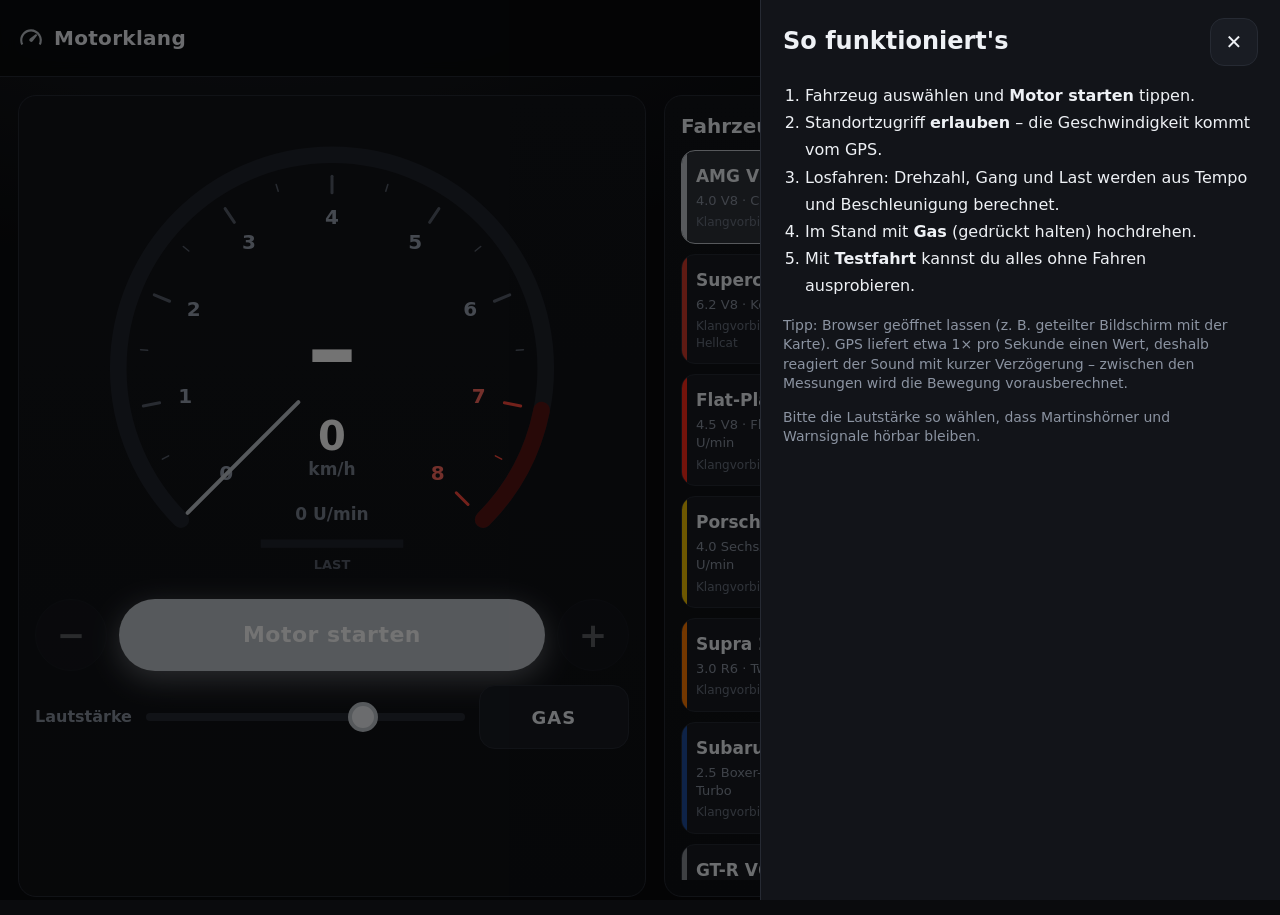
==== index.html @ 0e530a0a "Motorklang: GPS-gesteuerter Sportwagen-Sound-Simulator für den Tesla-Browser - Physikalisch inspirie" ====
<!doctype html>
<html lang="de">
<head>
  <meta charset="utf-8" />
  <meta name="viewport" content="width=device-width, initial-scale=1, viewport-fit=cover" />
  <title>Motorklang – Sportwagen-Sound für Tesla</title>
  <meta name="description" content="Kostenloser Motorsound-Simulator für den Tesla-Browser: Sportwagen-Klang in Echtzeit, gesteuert über GPS-Geschwindigkeit." />
  <meta name="theme-color" content="#0a0b0d" />
  <link rel="manifest" href="manifest.webmanifest" />
  <link rel="icon" href="icon.svg" type="image/svg+xml" />
  <link rel="stylesheet" href="css/style.css" />
</head>
<body>
  <header class="top">
    <div class="brand">
      <svg viewBox="0 0 24 24" width="26" height="26" aria-hidden="true"><path fill="currentColor" d="M12 4a10 10 0 0 0-10 10c0 1.6.4 3.1 1 4.4l1.8-.9A8 8 0 1 1 20 14c0 1.3-.3 2.5-.8 3.5l1.8.9A10 10 0 0 0 12 4Zm4.6 4.2-5.5 4.3a1.7 1.7 0 1 0 2.4 2.4l4.3-5.5-1.2-1.2Z"/></svg>
      <span class="title">Motorklang</span>
    </div>
    <div class="seg" id="srcSeg" role="radiogroup" aria-label="Quelle">
      <button data-src="gps" role="radio">GPS</button>
      <button data-src="demo" role="radio">Testfahrt</button>
    </div>
    <span id="gpsPill" class="pill">GPS aus</span>
    <button id="helpBtn" class="icon-btn" aria-label="Hilfe">?</button>
    <button id="settingsBtn" class="icon-btn" aria-label="Einstellungen">
      <svg viewBox="0 0 24 24" width="24" height="24"><path fill="currentColor" d="M19.4 13a7.6 7.6 0 0 0 0-2l2.1-1.6-2-3.5-2.5 1a7.5 7.5 0 0 0-1.7-1L15 3.3h-4l-.4 2.6a7.5 7.5 0 0 0-1.7 1l-2.5-1-2 3.5L6.6 11a7.6 7.6 0 0 0 0 2l-2.1 1.6 2 3.5 2.5-1c.5.4 1.1.7 1.7 1l.4 2.6h4l.4-2.6c.6-.3 1.2-.6 1.7-1l2.5 1 2-3.5-2.3-1.6ZM13 15.5a3.5 3.5 0 1 1 0-7 3.5 3.5 0 0 1 0 7Z" transform="translate(-1 0)"/></svg>
    </button>
  </header>

  <main class="layout">
    <section class="dash">
      <div class="tacho-wrap">
        <canvas id="tacho" aria-label="Drehzahlmesser"></canvas>
      </div>
      <div class="drive-row">
        <button id="downBtn" class="paddle" aria-label="Runterschalten">−</button>
        <button id="startBtn" class="start">Motor starten</button>
        <button id="upBtn" class="paddle" aria-label="Hochschalten">+</button>
      </div>
      <div class="drive-row second">
        <label class="vol">
          <span>Lautstärke</span>
          <input type="range" id="vol" min="0" max="1" step="0.01" />
        </label>
        <button id="gasBtn" class="gas" title="Gedrückt halten zum Hochdrehen im Stand">Gas</button>
      </div>
    </section>

    <section class="garage">
      <div class="garage-head">
        <h2>Fahrzeug</h2>
        <span id="carInfo" class="muted"></span>
      </div>
      <div id="carGrid" class="grid"></div>
    </section>
  </main>

  <aside id="settings" class="sheet" hidden>
    <div class="sheet-inner">
      <div class="sheet-head">
        <h2>Einstellungen</h2>
        <button class="icon-btn" data-close aria-label="Schließen">✕</button>
      </div>

      <label class="field">
        <span>Fahrstil <em id="aggrVal"></em></span>
        <input type="range" id="aggr" min="0" max="1" step="0.01" />
        <small>Gemütlich = frühes Hochschalten · Sportlich = Ausdrehen bis zum Begrenzer</small>
      </label>

      <label class="field">
        <span>Pops &amp; Bangs <em id="popsVal"></em></span>
        <input type="range" id="pops" min="0" max="1" step="0.01" />
        <small>Knallen und Blubbern im Schub und beim Hochschalten</small>
      </label>

      <label class="field">
        <span>Bass <em id="bassVal"></em></span>
        <input type="range" id="bass" min="-6" max="12" step="1" />
      </label>

      <label class="field">
        <span>Höhen <em id="trebleVal"></em></span>
        <input type="range" id="treble" min="-12" max="6" step="1" />
      </label>

      <div class="field toggles">
        <label class="toggle"><input type="checkbox" id="valve" /><span>Klappenauspuff offen (Sport)</span></label>
        <label class="toggle"><input type="checkbox" id="manual" /><span>Manuell schalten (+ / − Wippen)</span></label>
        <label class="toggle"><input type="checkbox" id="mph" /><span>Geschwindigkeit in mph</span></label>
      </div>

      <div class="field">
        <span>Geschwindigkeit testen (ohne GPS)</span>
        <input type="range" id="testSpeed" min="0" max="250" step="1" value="0" />
        <small>Nur aktiv, wenn „Testfahrt“ ausgewählt und Automatik pausiert ist: <button id="demoPause" class="link">Testfahrt pausieren</button></small>
      </div>

      <div class="diag" id="diag"></div>
      <p class="muted small">Klang wird live im Browser berechnet (Motor-Synthese). Eigene echte Aufnahmen lassen sich als Sound-Pack hinzufügen – siehe README im Repository.</p>
    </div>
  </aside>

  <aside id="help" class="sheet" hidden>
    <div class="sheet-inner">
      <div class="sheet-head">
        <h2>So funktioniert's</h2>
        <button class="icon-btn" data-close aria-label="Schließen">✕</button>
      </div>
      <ol class="steps">
        <li>Fahrzeug auswählen und <b>Motor starten</b> tippen.</li>
        <li>Standortzugriff <b>erlauben</b> – die Geschwindigkeit kommt vom GPS.</li>
        <li>Losfahren: Drehzahl, Gang und Last werden aus Tempo und Beschleunigung berechnet.</li>
        <li>Im Stand mit <b>Gas</b> (gedrückt halten) hochdrehen.</li>
        <li>Mit <b>Testfahrt</b> kannst du alles ohne Fahren ausprobieren.</li>
      </ol>
      <p class="muted small">Tipp: Browser geöffnet lassen (z. B. geteilter Bildschirm mit der Karte). GPS liefert etwa 1× pro Sekunde einen Wert, deshalb reagiert der Sound mit kurzer Verzögerung – zwischen den Messungen wird die Bewegung vorausberechnet.</p>
      <p class="muted small">Bitte die Lautstärke so wählen, dass Martinshörner und Warnsignale hörbar bleiben.</p>
    </div>
  </aside>

  <div id="toast" class="toast" hidden></div>

  <script type="module" src="js/app.js"></script>
</body>
</html>
---- css/style.css ----
:root {
  --bg: #0a0b0d;
  --panel: #121419;
  --panel-2: #191c23;
  --line: #262a33;
  --text: #eef1f5;
  --muted: #8b93a1;
  --accent: #e0201b;
  --ok: #3ccf7a;
  --warn: #f2b33d;
  --bad: #ff5a52;
  --radius: 18px;
  color-scheme: dark;
}

* { box-sizing: border-box; -webkit-tap-highlight-color: transparent; }
html, body { height: 100%; }
body {
  margin: 0;
  background: radial-gradient(1200px 600px at 20% -10%, #1a1d25 0%, var(--bg) 60%) fixed, var(--bg);
  color: var(--text);
  font: 16px/1.4 system-ui, -apple-system, "Segoe UI", Roboto, Helvetica, Arial, sans-serif;
  overflow-x: hidden;
  user-select: none;
}
button { font: inherit; color: inherit; cursor: pointer; }

.top {
  display: flex; align-items: center; gap: 12px;
  padding: 12px 18px;
  border-bottom: 1px solid var(--line);
  position: sticky; top: 0; z-index: 5;
  background: rgba(10, 11, 13, 0.92);
  backdrop-filter: blur(8px);
}
.brand { display: flex; align-items: center; gap: 10px; margin-right: auto; color: var(--accent); }
.brand .title { color: var(--text); font-weight: 700; font-size: 20px; letter-spacing: 0.3px; }

.seg { display: inline-flex; background: var(--panel-2); border: 1px solid var(--line); border-radius: 999px; padding: 3px; }
.seg button { border: 0; background: transparent; padding: 9px 16px; border-radius: 999px; color: var(--muted); font-weight: 600; min-height: 44px; }
.seg button[aria-checked="true"] { background: var(--text); color: #000; }

.pill {
  display: inline-flex; align-items: center; gap: 6px;
  padding: 8px 14px; border-radius: 999px; background: var(--panel-2); border: 1px solid var(--line);
  font-size: 14px; color: var(--muted); white-space: nowrap;
}
.pill::before { content: ""; width: 9px; height: 9px; border-radius: 50%; background: var(--muted); }
.pill.ok::before { background: var(--ok); box-shadow: 0 0 8px var(--ok); }
.pill.warn::before { background: var(--warn); }
.pill.bad::before { background: var(--bad); }

.icon-btn {
  width: 48px; height: 48px; border-radius: 14px; border: 1px solid var(--line);
  background: var(--panel-2); display: grid; place-items: center; font-size: 20px; font-weight: 700;
}

.layout {
  display: grid; grid-template-columns: minmax(380px, 1.05fr) 1fr; gap: 18px;
  padding: 18px; max-width: 1600px; margin: 0 auto;
}
@media (max-width: 900px) { .layout { grid-template-columns: 1fr; } }

.dash, .garage {
  background: linear-gradient(180deg, var(--panel) 0%, #0f1115 100%);
  border: 1px solid var(--line); border-radius: var(--radius); padding: 16px;
}
.tacho-wrap { position: relative; width: 100%; aspect-ratio: 1.25 / 1; max-height: 56vh; margin: 0 auto; }
#tacho { width: 100%; height: 100%; display: block; }

.drive-row { display: flex; gap: 12px; align-items: center; margin-top: 12px; }
.drive-row.second { margin-top: 14px; }
.start {
  flex: 1; min-height: 72px; border-radius: 999px; border: 0;
  background: var(--accent); color: #fff; font-size: 22px; font-weight: 800; letter-spacing: 0.5px;
  box-shadow: 0 8px 30px color-mix(in srgb, var(--accent) 45%, transparent);
  transition: transform 0.08s ease, filter 0.2s;
}
.start:active { transform: scale(0.98); }
.start.running { background: var(--panel-2); color: var(--text); box-shadow: none; border: 2px solid var(--accent); }
.paddle {
  width: 72px; height: 72px; border-radius: 50%; border: 1px solid var(--line);
  background: var(--panel-2); font-size: 34px; font-weight: 700; line-height: 1;
}
.paddle:active, .gas:active, .gas.down { background: var(--accent); color: #fff; }
.paddle[disabled] { opacity: 0.35; }

.vol { flex: 1; display: flex; align-items: center; gap: 12px; color: var(--muted); font-weight: 600; }
.gas {
  min-width: 150px; min-height: 64px; border-radius: 16px; border: 1px solid var(--line);
  background: var(--panel-2); font-weight: 800; font-size: 18px; letter-spacing: 1px; text-transform: uppercase;
  touch-action: none;
}

input[type="range"] {
  -webkit-appearance: none; appearance: none; width: 100%; height: 44px; background: transparent;
}
input[type="range"]::-webkit-slider-runnable-track { height: 8px; border-radius: 8px; background: var(--line); }
input[type="range"]::-webkit-slider-thumb {
  -webkit-appearance: none; width: 30px; height: 30px; border-radius: 50%; margin-top: -11px;
  background: var(--text); border: 4px solid var(--accent);
}
input[type="range"]::-moz-range-track { height: 8px; border-radius: 8px; background: var(--line); }
input[type="range"]::-moz-range-thumb { width: 24px; height: 24px; border-radius: 50%; background: var(--text); border: 4px solid var(--accent); }

.garage { display: flex; flex-direction: column; min-height: 0; }
.garage-head { display: flex; align-items: baseline; gap: 12px; margin-bottom: 10px; }
.garage h2 { margin: 0; font-size: 20px; }
.muted { color: var(--muted); }
.small { font-size: 14px; }

.grid {
  display: grid; grid-template-columns: repeat(auto-fill, minmax(210px, 1fr)); gap: 10px;
  overflow-y: auto; max-height: calc(100vh - 170px); padding-right: 4px;
}
.car {
  text-align: left; border: 1px solid var(--line); background: var(--panel-2); border-radius: 14px;
  padding: 14px 14px 12px; position: relative; overflow: hidden; min-height: 92px;
}
.car::before {
  content: ""; position: absolute; left: 0; top: 0; bottom: 0; width: 5px; background: var(--c, var(--muted));
}
.car b { display: block; font-size: 17px; margin-bottom: 3px; }
.car span { display: block; font-size: 13px; color: var(--muted); }
.car i { display: block; font-style: normal; font-size: 12px; color: #6c7482; margin-top: 4px; }
.car.active { border-color: var(--c); background: color-mix(in srgb, var(--c) 14%, var(--panel-2)); }
.car .tag { position: absolute; right: 10px; top: 10px; font-size: 11px; padding: 2px 8px; border-radius: 999px; background: #000a; color: var(--text); }

.sheet {
  position: fixed; inset: 0; z-index: 20; background: rgba(0, 0, 0, 0.55);
  display: flex; justify-content: flex-end;
}
.sheet[hidden] { display: none; }
.sheet-inner {
  width: min(520px, 100%); height: 100%; overflow-y: auto; background: var(--panel);
  border-left: 1px solid var(--line); padding: 18px 22px 40px;
}
.sheet-head { display: flex; align-items: center; justify-content: space-between; margin-bottom: 8px; }
.sheet-head h2 { margin: 0; }
.field { display: block; margin: 16px 0; }
.field > span { display: flex; justify-content: space-between; font-weight: 600; }
.field em { font-style: normal; color: var(--muted); }
.field small { color: var(--muted); display: block; }
.toggles { display: grid; gap: 10px; }
.toggle { display: flex; align-items: center; gap: 12px; min-height: 48px; padding: 6px 12px; border: 1px solid var(--line); border-radius: 12px; background: var(--panel-2); }
.toggle input { width: 26px; height: 26px; accent-color: var(--accent); }
.link { background: none; border: 0; color: var(--accent); text-decoration: underline; padding: 0; }
.diag { font: 13px/1.5 ui-monospace, Menlo, Consolas, monospace; color: var(--muted); background: #0006; border-radius: 10px; padding: 10px; white-space: pre-wrap; }
.steps { padding-left: 22px; line-height: 1.7; }

.toast {
  position: fixed; left: 50%; bottom: 24px; transform: translateX(-50%); z-index: 30;
  background: var(--panel-2); border: 1px solid var(--line); padding: 14px 20px; border-radius: 14px;
  box-shadow: 0 10px 30px #000a; max-width: 90vw;
}

@media (max-width: 900px) {
  .grid { max-height: none; overflow: visible; }
}
@media (max-width: 600px) {
  .top { flex-wrap: wrap; gap: 8px; padding: 10px 12px; }
  .brand { flex-basis: 100%; }
  .seg button { padding: 8px 12px; }
  .pill { font-size: 13px; padding: 8px 10px; }
  .layout { padding: 10px; gap: 10px; }
  .paddle { width: 60px; height: 60px; }
  .start { min-height: 60px; font-size: 19px; }
  .gas { min-width: 110px; }
}
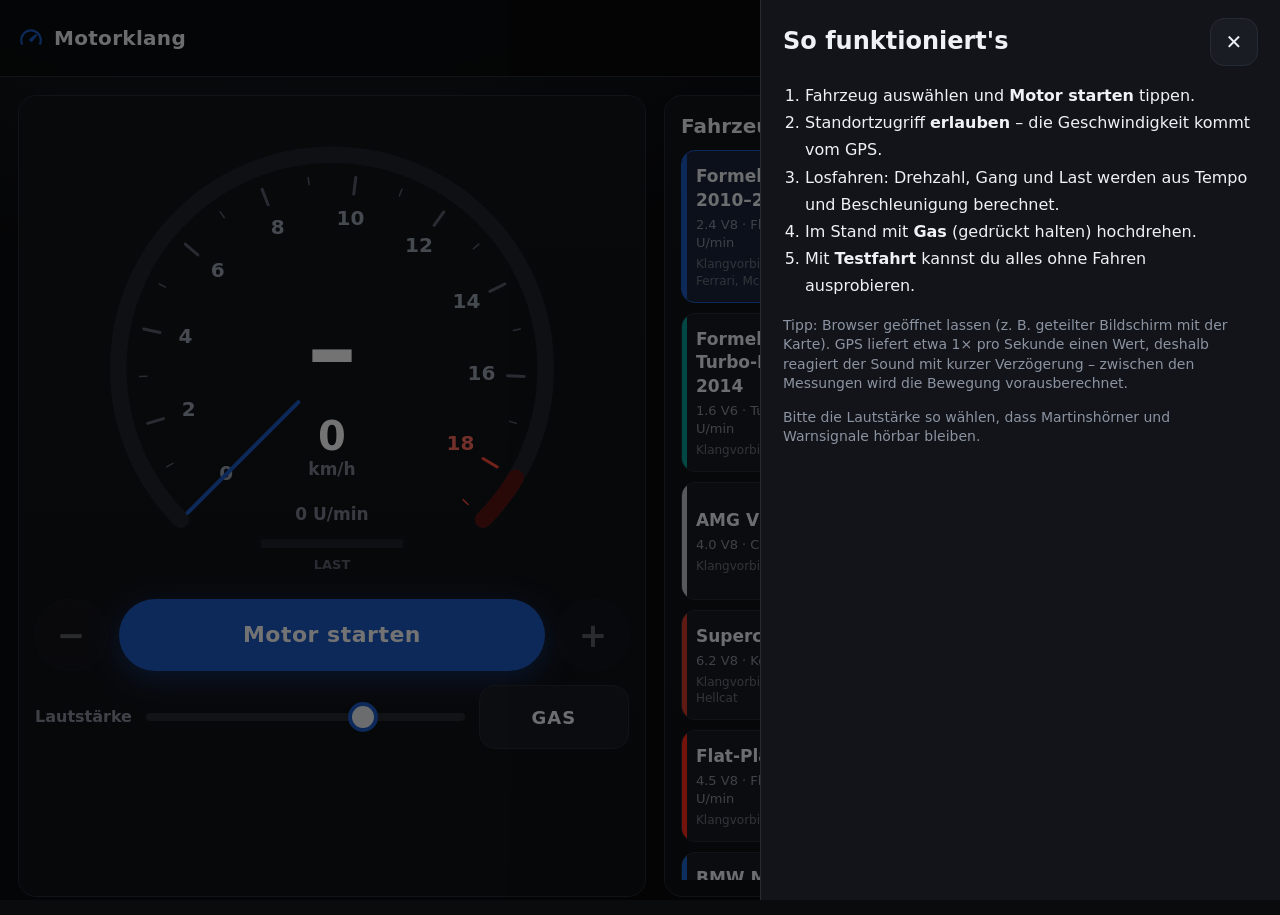
==== commit 8f3f3fbd: "Favoriten: F1 V8 2010–2013, Porsche 911 GT3 (992), F1 V6 2014, F1 V12 - Neue Profile F1 V8 (2.4, 18." ====
--- a/index.html
+++ b/index.html
@@ -85,7 +85,7 @@
       </label>
 
       <div class="field toggles">
-        <label class="toggle"><input type="checkbox" id="valve" /><span>Klappenauspuff offen (Sport)</span></label>
+        <label class="toggle"><input type="checkbox" id="valve" /><span>Klappenauspuff immer offen (sonst automatisch)</span></label>
         <label class="toggle"><input type="checkbox" id="manual" /><span>Manuell schalten (+ / − Wippen)</span></label>
         <label class="toggle"><input type="checkbox" id="mph" /><span>Geschwindigkeit in mph</span></label>
       </div>
--- a/css/style.css
+++ b/css/style.css
@@ -112,6 +112,7 @@
 .grid {
   display: grid; grid-template-columns: repeat(auto-fill, minmax(210px, 1fr)); gap: 10px;
   overflow-y: auto; max-height: calc(100vh - 170px); padding-right: 4px;
+  grid-auto-rows: max-content; align-content: start;
 }
 .car {
   text-align: left; border: 1px solid var(--line); background: var(--panel-2); border-radius: 14px;
@@ -120,7 +121,7 @@
 .car::before {
   content: ""; position: absolute; left: 0; top: 0; bottom: 0; width: 5px; background: var(--c, var(--muted));
 }
-.car b { display: block; font-size: 17px; margin-bottom: 3px; }
+.car b { display: block; font-size: 17px; margin-bottom: 3px; padding-right: 74px; }
 .car span { display: block; font-size: 13px; color: var(--muted); }
 .car i { display: block; font-style: normal; font-size: 12px; color: #6c7482; margin-top: 4px; }
 .car.active { border-color: var(--c); background: color-mix(in srgb, var(--c) 14%, var(--panel-2)); }
